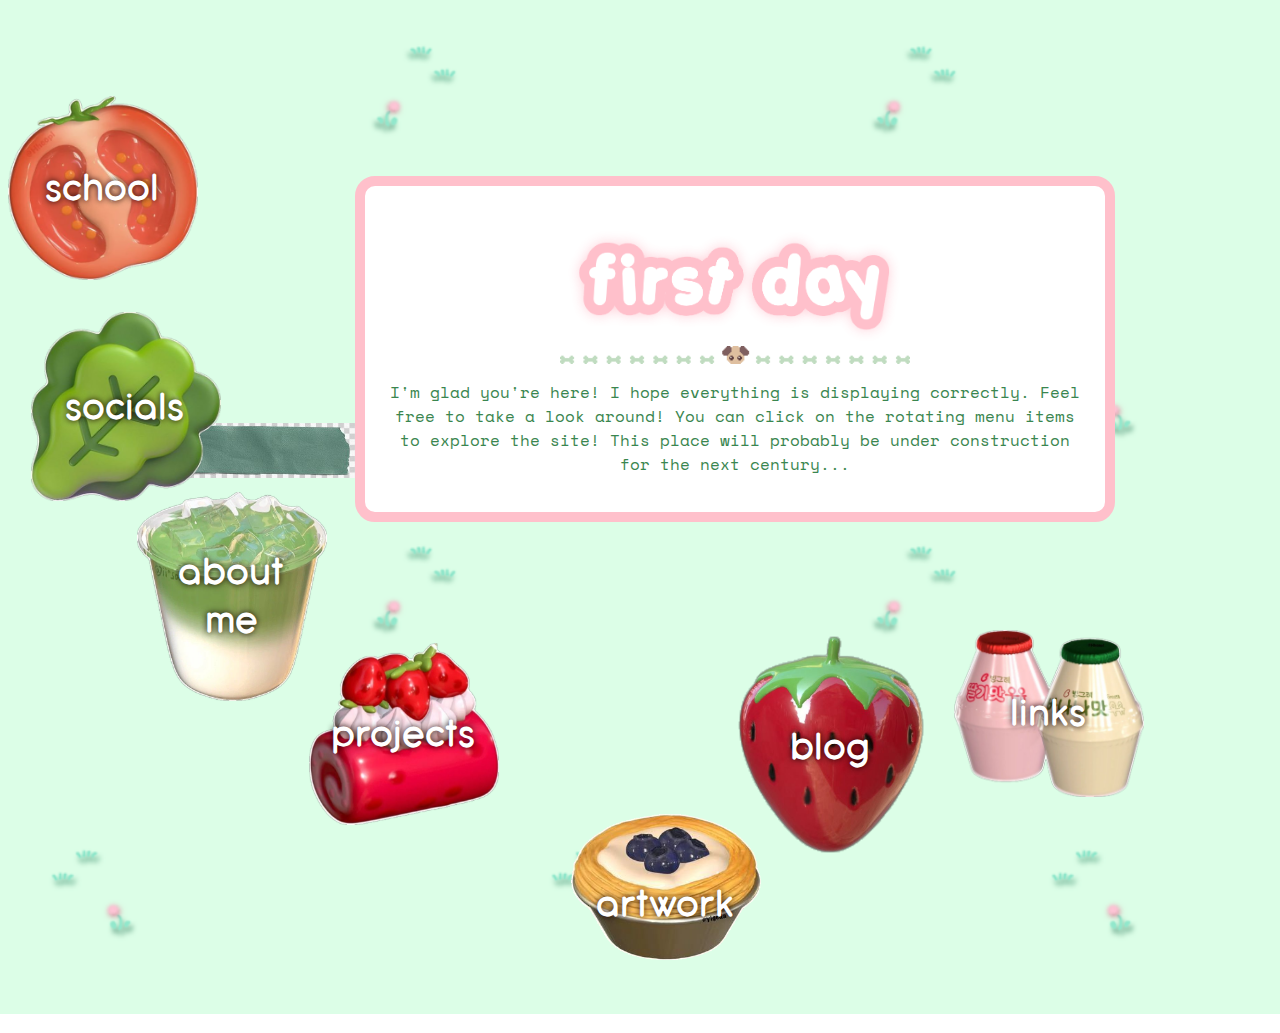
==== index.html @ 32429e4a "yes" ====
<!DOCTYPE html>
<html lang="en">
  <head>
    <meta charset="UTF-8" />
    <meta name="viewport" content="width=device-width, initial-scale=1.0" />
    <title>Junimocore</title>
    <link
      rel="icon"
      type="image/x-icon"
      href="763898389d98e5ea7df1fd13064fc18b.ico"
    />
    <!-- Link to external CSS file -->
    <link rel="stylesheet" href="styles.css" />
  </head>
  <body>
    <img src="Green_Washi_Tape_3-03-PNG_Image-Transparent_Background.jpg" />
    <div id="container">
      <br />
      <div id="myBox">
        <img src="titleImage.png" class="headerImg" />
        <img src="line_dog2.gif" class="headerImg" style="padding-top: 0px" />
        <p>
          I'm glad you're here! I hope everything is displaying correctly. Feel
          free to take a look around! You can click on the rotating menu items
          to explore the site! This place will probably be under construction
          for the next century...
        </p>
      </div>

      <div id="collision-box"></div>
      <!-- Black rectangle for collision -->
      <div>
        <a
          class="gravity-button"
          href="https://google.com"
          style="position: relative; display: inline-block"
        >
          <img src="image5.png" alt="Artwork" style="padding-top: 20px" />
          <span class="buttonText">artwork</span>
        </a>

        <a class="gravity-button" href="https://google.com">
          <img src="image6.png" />
          <span class="buttonText">about me</span>
        </a>
        <a class="gravity-button" href="https://google.com">
          <img src="image7.png" />
          <span class="buttonText">links</span>
        </a>
        <a class="gravity-button" href="https://google.com">
          <img src="image1.png" />
          <span class="buttonText">socials</span>
        </a>
        <a class="gravity-button" href="https://google.com">
          <img src="image2.png" />
          <span class="buttonText">blog</span>
        </a>
        <a class="gravity-button" href="https://google.com">
          <img src="image3.png" />
          <span class="buttonText">school</span>
        </a>
        <a class="gravity-button" href="https://google.com">
          <img src="image4.png" />
          <span class="buttonText">projects</span>
        </a>
      </div>
      <!-- Additional buttons can be added here -->
    </div>

    <!-- Link to external JavaScript file -->
    <script src="script.js"></script>
  </body>
</html>
---- styles.css ----
@font-face {
    font-family: AntiPasto;
    src: url(AntipastoPro_trial.ttf);
}

@font-face {
    font-family: SpaceMono;
    src: url(SpaceMono-Regular.ttf);
}

body {
    margin: 0;
    overflow: hidden;
    display: flex;
    align-items: center;
    justify-content: center;
    height: 100vh;
    background: #ffffff;
    position: relative;
    background-image: url(bgimagefotoday.png);
    background-size: 500px;
}

p {
    font-family: SpaceMono;
    color: rgb(58, 134, 79);
}

#myBox {
    display: flex;
    justify-content: center;
    flex-direction: column;
    align-items: center;
    padding: 20px;
    text-align: center;
    width: 700px;
    height: auto;

    background-color: rgb(255, 255, 255);
    border-radius: 20px;
    border: solid 10px pink;
}

#collision-box {
    position: absolute;
    width: 750px;
    /* Width of the collision box */
    height: 300px;
    /* Set a specific height for the collision box */
    background-color: rgba(255, 255, 255, 0);
    /* Color of the collision box */
    top: 50%;
    /* Center vertically */
    left: 50%;
    /* Center horizontally */
    transform: translate(-50%, -70%);
    /* Center adjustment */
    z-index: 0;
    /* Keep it behind other elements */
    border: 60px solid rgba(32, 0, 0, 0);
    /* Border for debugging if needed */
}


.headerImg {
    display: flex;
    margin: 0 auto;
    padding-top: 20px;
    /*centers the image*/
    height: auto;
    width: 350px;
}

.gravity-button {
    position: absolute;
    cursor: grab;
    color: #000000;
    /* Text color (optional if not needed) */
    border: none;
    text-align: center;

    /* Make the button circular (optional) */
    transition: transform 0.1s;
    font-size: 16px;
    /* Adjust font size if needed */

    display: flex;
    /* Use flexbox to center the image */
    justify-content: center;
    /* Center align content horizontally */
    align-items: center;
    /* Center align content vertically */
    width: 220px;
    /* Set button width larger than image */
    height: 220px;
    /* Set button height larger than image */
}



.buttonText {
    position: absolute;
    top: 50%;
    left: 50%;
    transform: translate(-50%, -50%);
    color: rgb(255, 255, 255);
    font-size: 40px;
    font-weight: bold;
    text-shadow: 0px 0px 6px rgb(19, 0, 0);
    font-family: AntiPasto;
    letter-spacing: 2px;
}

img {
    width: 190px;
    /* Set the desired image width */
    height: auto;
    /* Maintain aspect ratio */
}

.gravity-button:hover {
    transform: scale(1.1);
    /* Scale up the button by 10% */
    transition: transform 0.7s, background 1s;
    /* Smooth transition effect */
    background: rgb(255, 204, 233);
    background: -moz-radial-gradient(circle,
            rgba(255, 204, 233, 1) 39%,
            rgba(255, 255, 255, 0) 69%);
    background: -webkit-radial-gradient(circle,
            rgba(255, 204, 233, 1) 39%,
            rgba(255, 255, 255, 0) 69%);
    background: radial-gradient(circle,
            rgba(255, 204, 233, 1) 39%,
            rgba(255, 255, 255, 0) 69%);
    filter: progid:DXImageTransform.Microsoft.gradient(startColorstr="#e07bb4", endColorstr="#ffffff", GradientType=1);
}
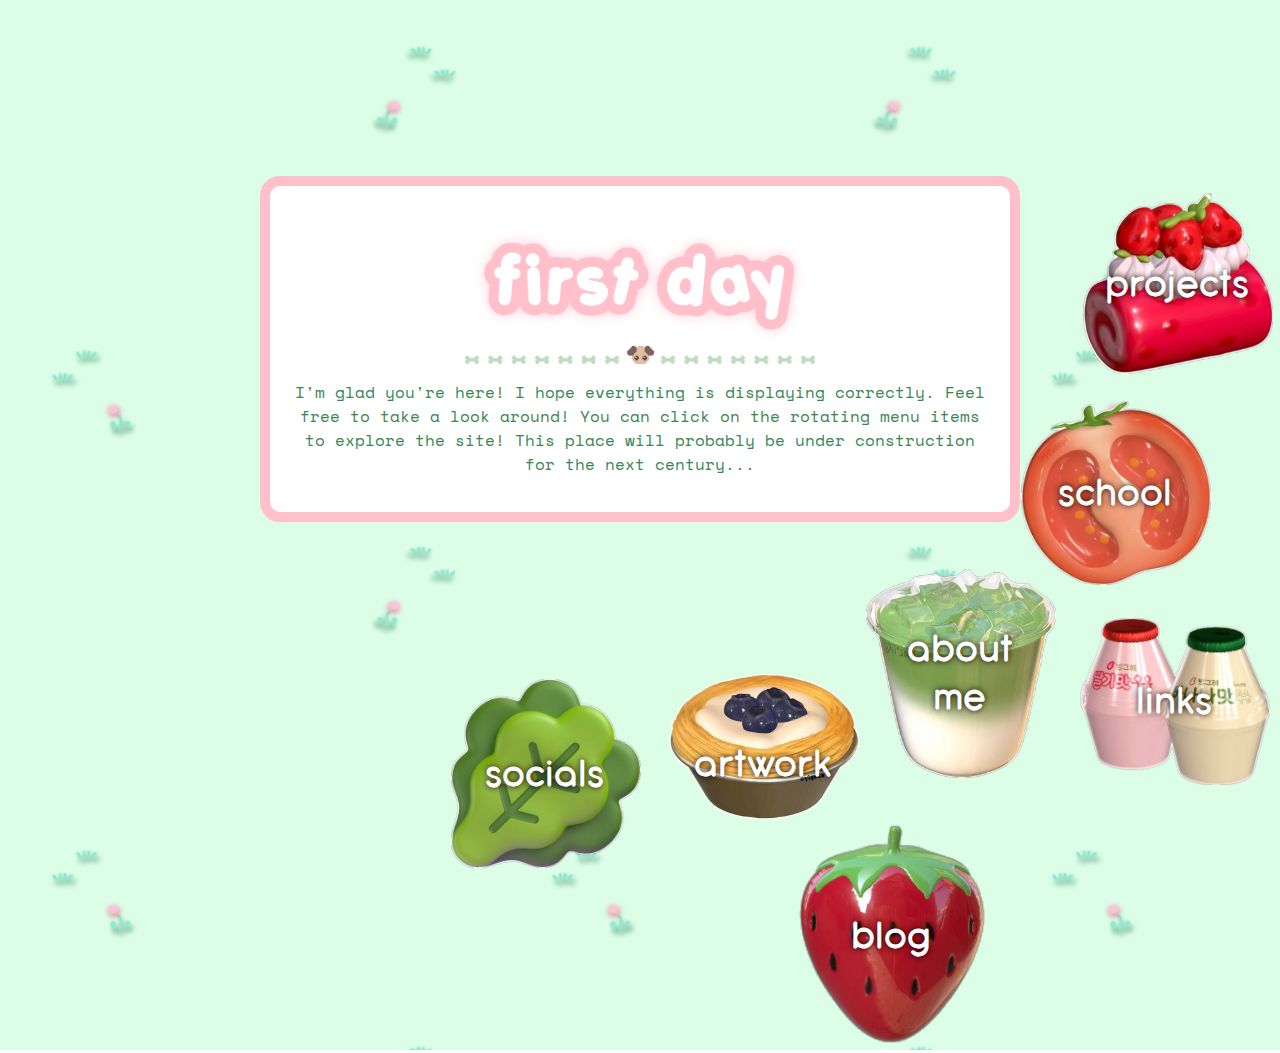
==== commit 9085ca29: "a" ====
--- a/index.html
+++ b/index.html
@@ -13,7 +13,6 @@
     <link rel="stylesheet" href="styles.css" />
   </head>
   <body>
-    <img src="Green_Washi_Tape_3-03-PNG_Image-Transparent_Background.jpg" />
     <div id="container">
       <br />
       <div id="myBox">
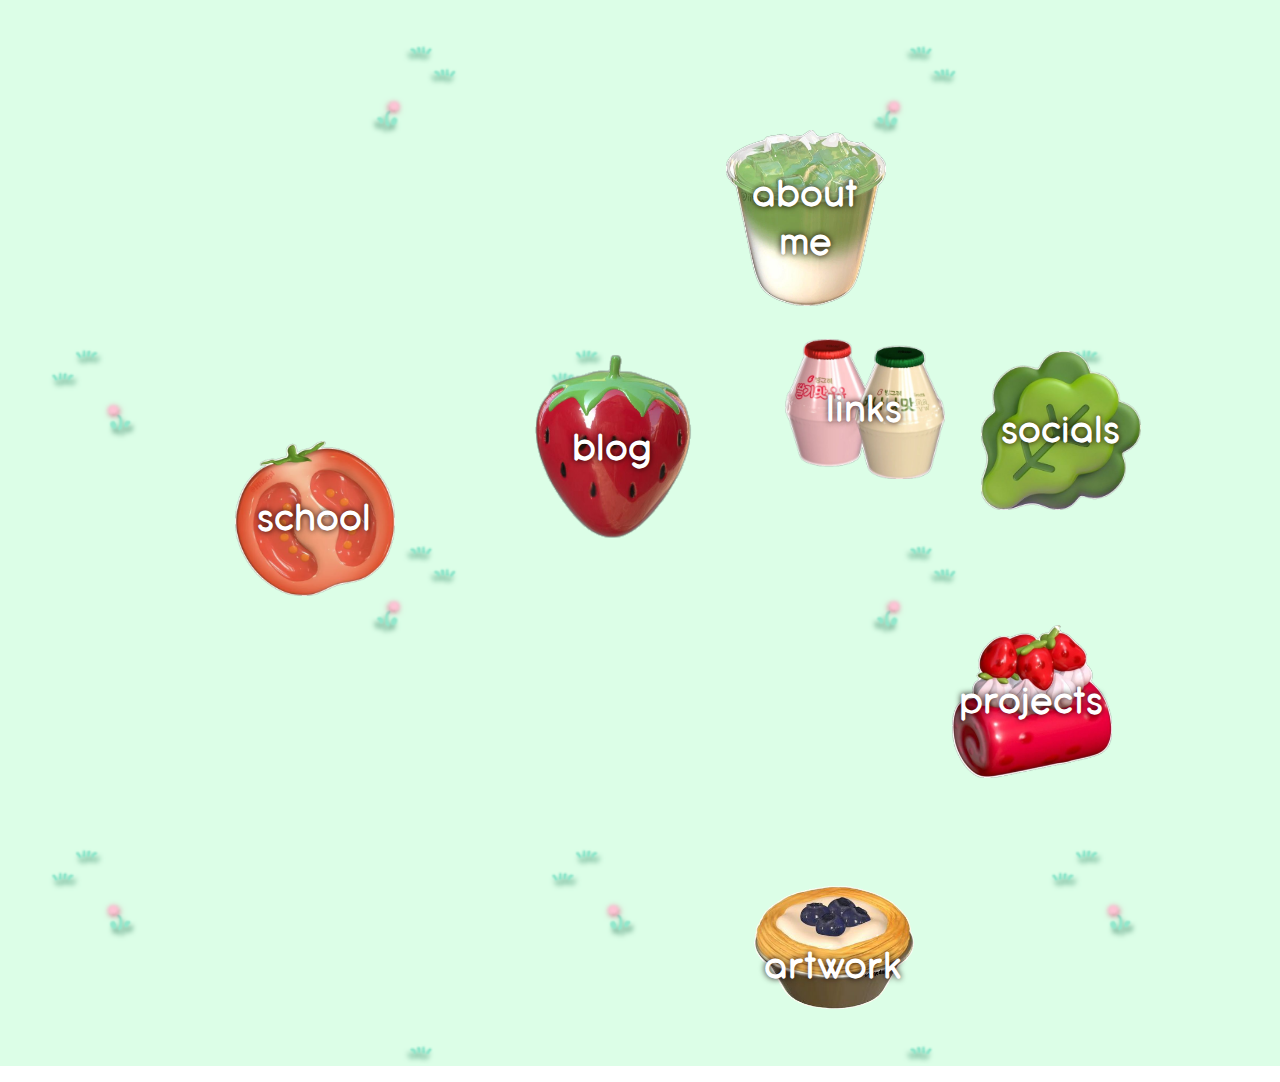
==== commit 101b1cb5: "la" ====
--- a/index.html
+++ b/index.html
@@ -15,6 +15,7 @@
   <body>
     <div id="container">
       <br />
+      <!--
       <div id="myBox">
         <img src="titleImage.png" class="headerImg" />
         <img src="line_dog2.gif" class="headerImg" style="padding-top: 0px" />
@@ -26,7 +27,7 @@
         </p>
       </div>
 
-      <div id="collision-box"></div>
+      <div id="collision-box"></div> -->
       <!-- Black rectangle for collision -->
       <div>
         <a
@@ -38,7 +39,7 @@
           <span class="buttonText">artwork</span>
         </a>
 
-        <a class="gravity-button" href="https://google.com">
+        <a class="gravity-button" href="about.html">
           <img src="image6.png" />
           <span class="buttonText">about me</span>
         </a>
--- a/styles.css
+++ b/styles.css
@@ -12,6 +12,7 @@
     margin: 0;
     overflow: hidden;
     display: flex;
+    flex-direction: column;
     align-items: center;
     justify-content: center;
     height: 100vh;
@@ -55,13 +56,30 @@
     /* Center horizontally */
     transform: translate(-50%, -70%);
     /* Center adjustment */
-    z-index: 0;
     /* Keep it behind other elements */
     border: 60px solid rgba(32, 0, 0, 0);
     /* Border for debugging if needed */
 }
 
+li {
+display: inline;
+font-family: SpaceMono;
 
+}
+
+li a {
+color: white;
+text-align: center;
+padding: 14px 16px;
+text-decoration: none;
+display: inline-flex;
+}
+
+/* Change the link color to #111 (black) on hover */
+li a:hover {
+background-color: rgb(213, 146, 157);
+}
+  
 .headerImg {
     display: flex;
     margin: 0 auto;
@@ -90,9 +108,9 @@
     /* Center align content horizontally */
     align-items: center;
     /* Center align content vertically */
-    width: 220px;
+    width: 200px;
     /* Set button width larger than image */
-    height: 220px;
+    height: 200px;
     /* Set button height larger than image */
 }
 
@@ -112,7 +130,7 @@
 }
 
 img {
-    width: 190px;
+    width: 80%;
     /* Set the desired image width */
     height: auto;
     /* Maintain aspect ratio */
@@ -134,4 +152,11 @@
             rgba(255, 204, 233, 1) 39%,
             rgba(255, 255, 255, 0) 69%);
     filter: progid:DXImageTransform.Microsoft.gradient(startColorstr="#e07bb4", endColorstr="#ffffff", GradientType=1);
-}+}
+ul {
+    list-style-type: none;
+    margin: 0;
+    padding: 0;
+    background-color: pink;
+    border-radius: 10px;
+  }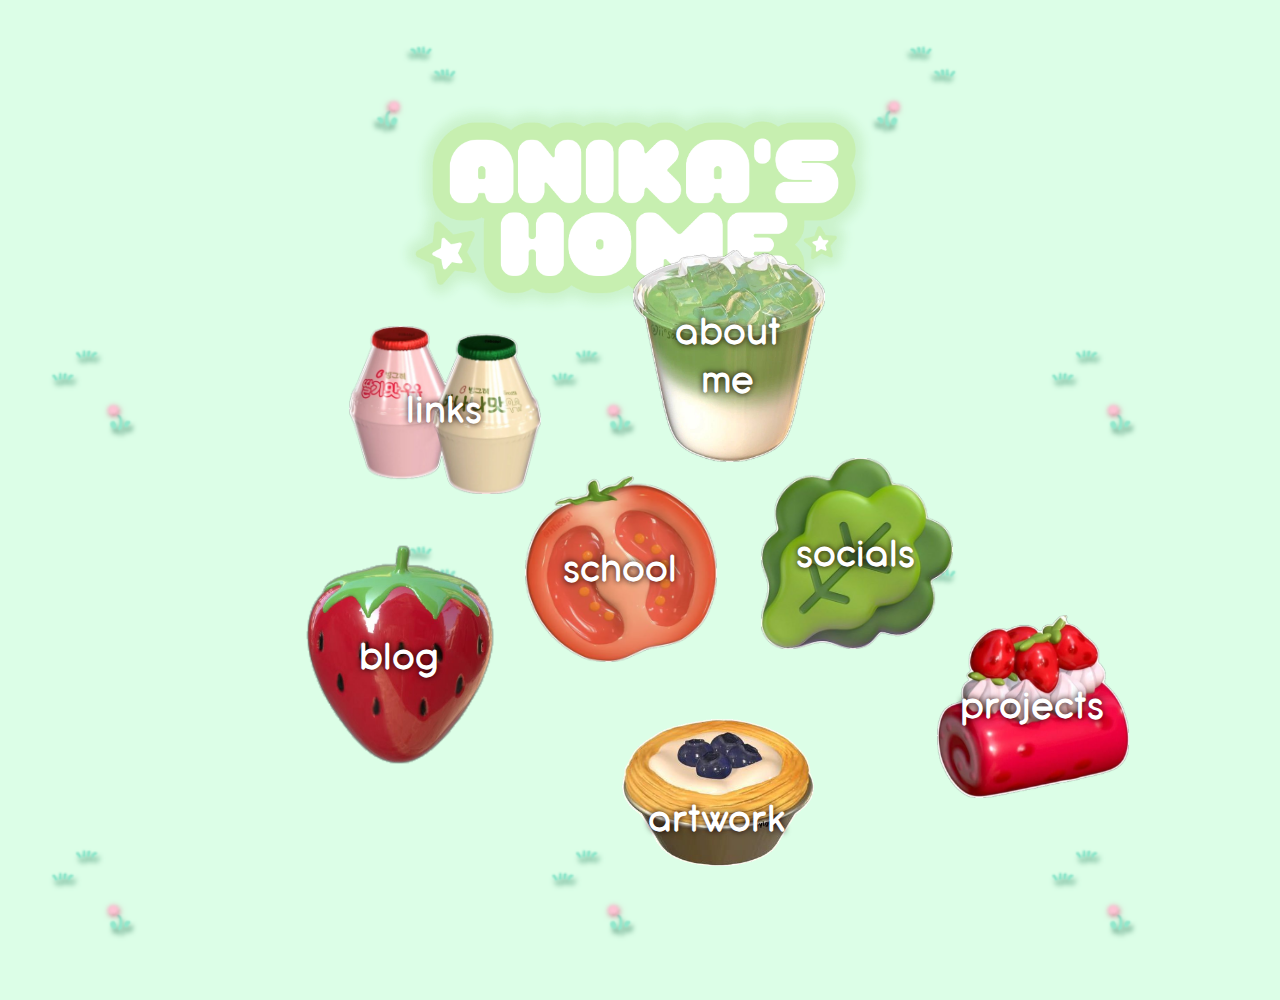
==== commit 0d251ea0: "hahaha" ====
--- a/index.html
+++ b/index.html
@@ -13,6 +13,7 @@
     <link rel="stylesheet" href="styles.css" />
   </head>
   <body>
+    <img src="titleagain.png" style="width: 500px; height: auto" />
     <div id="container">
       <br />
       <!--
@@ -32,7 +33,7 @@
       <div>
         <a
           class="gravity-button"
-          href="https://google.com"
+          href="artwork.html"
           style="position: relative; display: inline-block"
         >
           <img src="image5.png" alt="Artwork" style="padding-top: 20px" />
@@ -43,26 +44,29 @@
           <img src="image6.png" />
           <span class="buttonText">about me</span>
         </a>
-        <a class="gravity-button" href="https://google.com">
+        <a class="gravity-button" href="links.html">
           <img src="image7.png" />
           <span class="buttonText">links</span>
         </a>
-        <a class="gravity-button" href="https://google.com">
+        <a class="gravity-button" href="socials.html">
           <img src="image1.png" />
           <span class="buttonText">socials</span>
         </a>
-        <a class="gravity-button" href="https://google.com">
+        <a class="gravity-button" href="blog.html">
           <img src="image2.png" />
           <span class="buttonText">blog</span>
         </a>
-        <a class="gravity-button" href="https://google.com">
+        <a class="gravity-button" href="school.html">
           <img src="image3.png" />
           <span class="buttonText">school</span>
         </a>
-        <a class="gravity-button" href="https://google.com">
+        <a class="gravity-button" href="projects.html">
           <img src="image4.png" />
           <span class="buttonText">projects</span>
         </a>
+        <!-- <a class="gravity-button2" style="width: 340px; height: auto">
+          <img src="New Project (12).png" style="height: 250px; width: auto" />
+        </a> -->
       </div>
       <!-- Additional buttons can be added here -->
     </div>
--- a/styles.css
+++ b/styles.css
@@ -8,18 +8,25 @@
     src: url(SpaceMono-Regular.ttf);
 }
 
+html,
 body {
+    height: 100%;
     margin: 0;
-    overflow: hidden;
+}
+
+body {
     display: flex;
     flex-direction: column;
-    align-items: center;
-    justify-content: center;
-    height: 100vh;
+    /* Stack elements vertically */
+    justify-content: top;
+    /* Center vertically */
+    align-items: center;
+    /* Center horizontally */
     background: #ffffff;
     position: relative;
     background-image: url(bgimagefotoday.png);
     background-size: 500px;
+    padding-top: 100px;
 }
 
 p {
@@ -31,12 +38,11 @@
     display: flex;
     justify-content: center;
     flex-direction: column;
-    align-items: center;
+    align-items: left;
     padding: 20px;
-    text-align: center;
+    text-align: left;
     width: 700px;
     height: auto;
-
     background-color: rgb(255, 255, 255);
     border-radius: 20px;
     border: solid 10px pink;
@@ -62,24 +68,29 @@
 }
 
 li {
-display: inline;
-font-family: SpaceMono;
+    display: inline;
+    font-family: SpaceMono;
 
 }
 
 li a {
-color: white;
-text-align: center;
-padding: 14px 16px;
-text-decoration: none;
-display: inline-flex;
+    color: white;
+    text-align: center;
+    padding: 14px 16px;
+    text-decoration: none;
+    display: inline-flex;
 }
 
 /* Change the link color to #111 (black) on hover */
 li a:hover {
-background-color: rgb(213, 146, 157);
-}
-  
+    background-color: rgb(255, 232, 237);
+    color: rgb(110, 175, 125);
+    border-radius: 10px;
+    transform: scale(1.1);
+    /* Scale up the button by 10% */
+    transition: transform 0.7s, background 1s, color .8s;
+}
+
 .headerImg {
     display: flex;
     margin: 0 auto;
@@ -108,13 +119,51 @@
     /* Center align content horizontally */
     align-items: center;
     /* Center align content vertically */
-    width: 200px;
+    width: 240px;
     /* Set button width larger than image */
-    height: 200px;
+    height: 240px;
     /* Set button height larger than image */
 }
 
-
+.draggable-element {
+    position: absolute;
+    width: 150px;
+    height: 150px;
+    text-align: center;
+    line-height: 150px;
+    cursor: move;
+    border-radius: 8px;
+}
+
+#container {
+    display: flex;
+    align-items: center;
+    justify-content: center;
+    text-align: center;
+}
+
+#centerBox {
+    background: rgb(255, 204, 233);
+    background: -moz-radial-gradient(circle,
+            rgb(255, 255, 255) 39%,
+            rgba(255, 255, 255, 0) 69%);
+    background: -webkit-radial-gradient(circle,
+            rgb(255, 255, 255) 39%,
+            rgba(255, 255, 255, 0) 69%);
+    background: radial-gradient(circle,
+            rgba(226, 255, 234, 0.746) 39%,
+            rgba(255, 255, 255, 0) 69%);
+    filter: progid:DXImageTransform.Microsoft.gradient(startColorstr="#e07bb4", endColorstr="#ffffff", GradientType=1);
+    height: 700px;
+    /* Example size, adjust as needed */
+    width: 800px;
+    /* Example size, adjust as needed */
+    display: flex;
+    justify-content: center;
+    align-items: center;
+    margin-left: 250px;
+    border-radius: 30px;
+}
 
 .buttonText {
     position: absolute;
@@ -153,10 +202,50 @@
             rgba(255, 255, 255, 0) 69%);
     filter: progid:DXImageTransform.Microsoft.gradient(startColorstr="#e07bb4", endColorstr="#ffffff", GradientType=1);
 }
+
 ul {
     list-style-type: none;
     margin: 0;
     padding: 0;
     background-color: pink;
     border-radius: 10px;
-  }+}
+
+/* Left column */
+.leftcolumn {
+    float: left;
+
+}
+
+/* Right column */
+
+
+/* Fake image */
+.fakeimg {
+    background-color: #aaa;
+    width: 450px;
+    padding: 20px;
+}
+
+/* Add a card effect for articles */
+.card {
+    background-color: white;
+    padding: 20px;
+    margin-top: 20px;
+}
+
+/* Clear floats after the columns */
+.row:after {
+    content: "";
+    display: table;
+    clear: both;
+}
+
+h2 {
+    font-family: AntiPasto;
+    font-size: 35px;
+}
+
+h5 {
+    font-family: SpaceMono;
+}